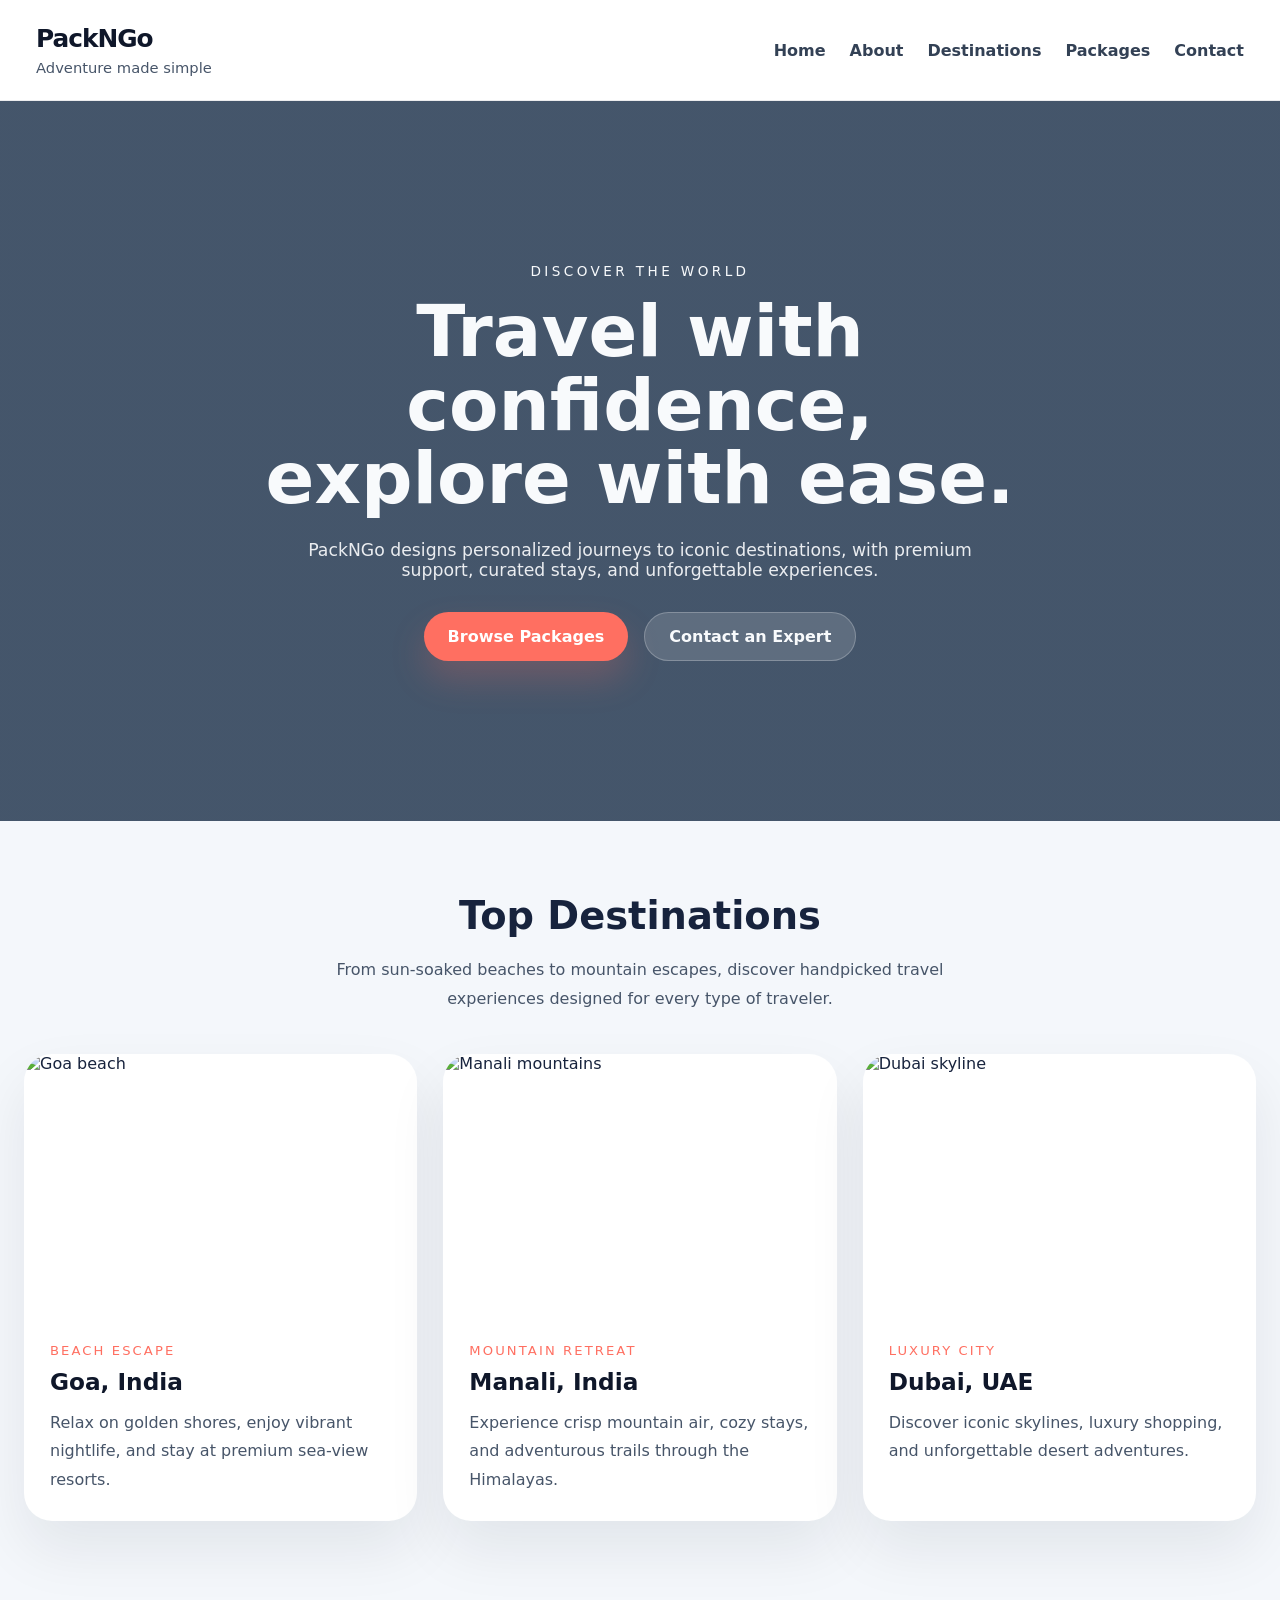
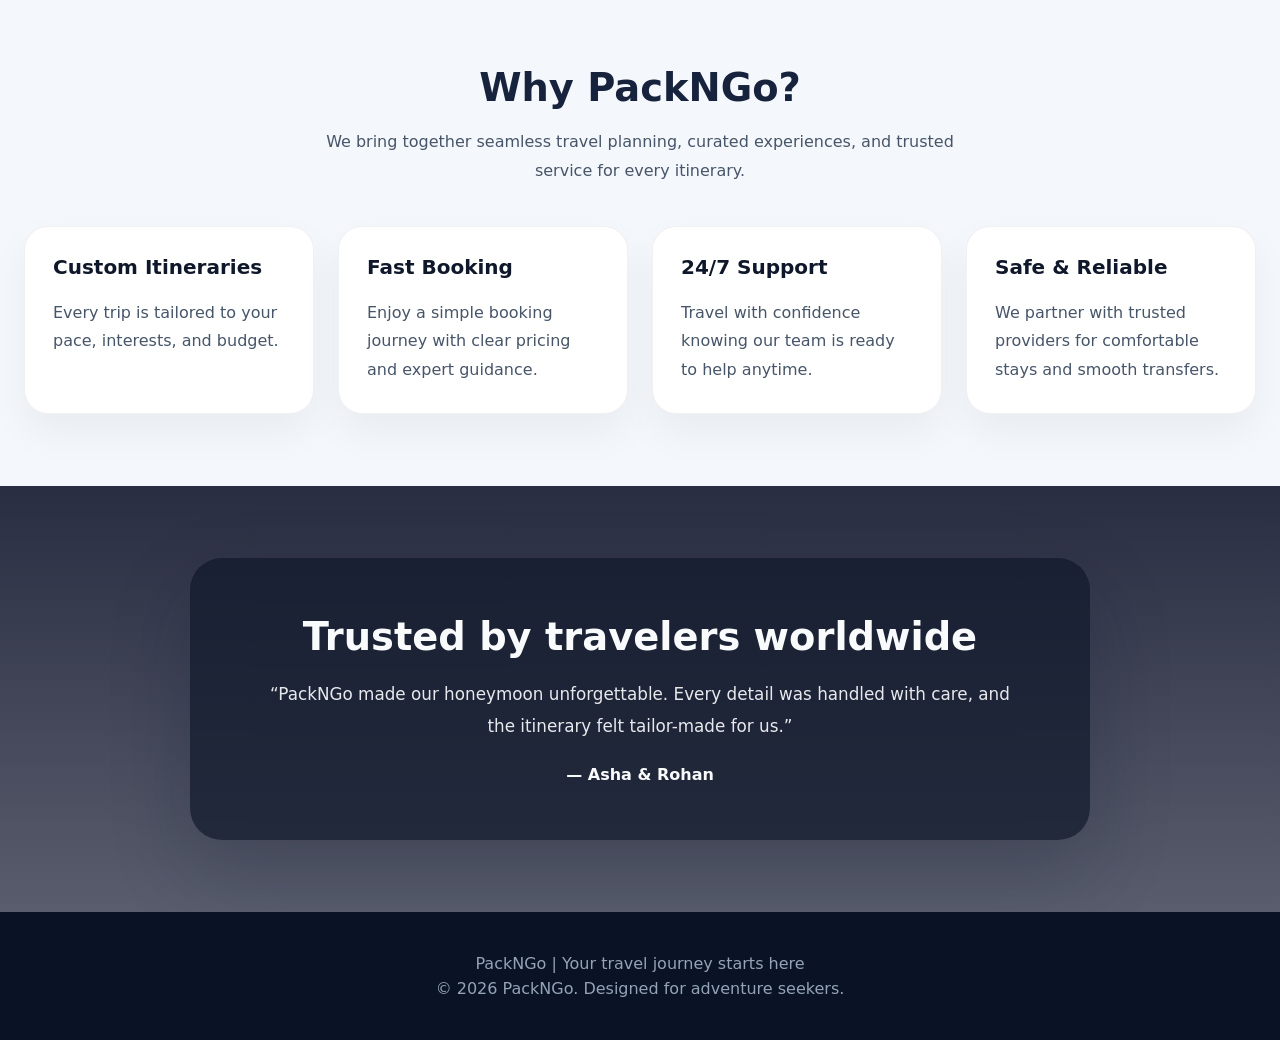
==== index.html @ b64b9301 "created the overall basic structure added the about , contact , destinations , and packages file and" ====
<!DOCTYPE html>
<html lang="en">
<head>
    <meta charset="UTF-8">
    <meta name="viewport" content="width=device-width, initial-scale=1.0">
    <title>PackNGo</title>
    <link rel="stylesheet" href="style.css">
</head>
<body>

<header class="site-header">
    <div class="brand">
        <span class="logo">PackNGo</span>
        <p>Adventure made simple</p>
    </div>
    <nav class="main-nav">
        <a href="index.html">Home</a>
        <a href="about.html">About</a>
        <a href="destinations.html">Destinations</a>
        <a href="packages.html">Packages</a>
        <a href="contact.html">Contact</a>
    </nav>
</header>

<main>
    <section class="hero">
        <div class="hero-copy">
            <span class="eyebrow">Discover the world</span>
            <h1>Travel with confidence, explore with ease.</h1>
            <p>PackNGo designs personalized journeys to iconic destinations, with premium support, curated stays, and unforgettable experiences.</p>
            <div class="hero-actions">
                <a href="packages.html" class="btn btn-primary">Browse Packages</a>
                <a href="contact.html" class="btn btn-secondary">Contact an Expert</a>
            </div>
        </div>
    </section>

    <section class="featured-destinations">
        <div class="section-header">
            <h2>Top Destinations</h2>
            <p>From sun-soaked beaches to mountain escapes, discover handpicked travel experiences designed for every type of traveler.</p>
        </div>
        <div class="cards">
            <article class="card">
                <img src="https://images.unsplash.com/photo-1507525428034-b723cf961d3e?auto=format&fit=crop&w=1200&q=80" alt="Goa beach">
                <div class="card-text">
                    <span>Beach Escape</span>
                    <h3>Goa, India</h3>
                    <p>Relax on golden shores, enjoy vibrant nightlife, and stay at premium sea-view resorts.</p>
                </div>
            </article>
            <article class="card">
                <img src="https://images.unsplash.com/photo-1526778548025-fa2f459cd5c1?auto=format&fit=crop&w=1200&q=80" alt="Manali mountains">
                <div class="card-text">
                    <span>Mountain Retreat</span>
                    <h3>Manali, India</h3>
                    <p>Experience crisp mountain air, cozy stays, and adventurous trails through the Himalayas.</p>
                </div>
            </article>
            <article class="card">
                <img src="https://images.unsplash.com/photo-1512453979798-5ea266f8880c?auto=format&fit=crop&w=1200&q=80" alt="Dubai skyline">
                <div class="card-text">
                    <span>Luxury City</span>
                    <h3>Dubai, UAE</h3>
                    <p>Discover iconic skylines, luxury shopping, and unforgettable desert adventures.</p>
                </div>
            </article>
        </div>
    </section>

    <section class="features">
        <div class="section-header">
            <h2>Why PackNGo?</h2>
            <p>We bring together seamless travel planning, curated experiences, and trusted service for every itinerary.</p>
        </div>
        <div class="feature-grid">
            <div class="feature-card">
                <h3>Custom Itineraries</h3>
                <p>Every trip is tailored to your pace, interests, and budget.</p>
            </div>
            <div class="feature-card">
                <h3>Fast Booking</h3>
                <p>Enjoy a simple booking journey with clear pricing and expert guidance.</p>
            </div>
            <div class="feature-card">
                <h3>24/7 Support</h3>
                <p>Travel with confidence knowing our team is ready to help anytime.</p>
            </div>
            <div class="feature-card">
                <h3>Safe & Reliable</h3>
                <p>We partner with trusted providers for comfortable stays and smooth transfers.</p>
            </div>
        </div>
    </section>

    <section class="testimonial">
        <div class="testimonial-card">
            <h2>Trusted by travelers worldwide</h2>
            <p>“PackNGo made our honeymoon unforgettable. Every detail was handled with care, and the itinerary felt tailor-made for us.”</p>
            <span>— Asha & Rohan</span>
        </div>
    </section>
</main>

<footer class="site-footer">
    <div class="footer-content">
        <p>PackNGo | Your travel journey starts here</p>
        <p>© 2026 PackNGo. Designed for adventure seekers.</p>
    </div>
</footer>

</body>
</html>
---- style.css ----
* {
    box-sizing: border-box;
}

html {
    scroll-behavior: smooth;
}

body {
    margin: 0;
    min-height: 100vh;
    font-family: system-ui, -apple-system, BlinkMacSystemFont, "Segoe UI", sans-serif;
    background: #f4f7fb;
    color: #17233d;
}

img {
    display: block;
    width: 100%;
    height: auto;
}

a {
    color: inherit;
    text-decoration: none;
}

button,
.btn {
    display: inline-flex;
    align-items: center;
    justify-content: center;
    padding: 14px 24px;
    border-radius: 999px;
    border: none;
    cursor: pointer;
    font-weight: 700;
    transition: transform 0.25s ease, box-shadow 0.25s ease, background-color 0.25s ease;
}

button:hover,
.btn:hover {
    transform: translateY(-2px);
}

.site-header {
    position: sticky;
    top: 0;
    z-index: 100;
    display: flex;
    justify-content: space-between;
    align-items: center;
    padding: 24px 36px;
    background: rgba(255, 255, 255, 0.96);
    border-bottom: 1px solid rgba(15, 23, 42, 0.08);
    backdrop-filter: blur(12px);
}

.brand .logo {
    display: block;
    font-size: 1.55rem;
    font-weight: 800;
    letter-spacing: -0.04em;
    color: #0f172a;
}

.brand p {
    margin: 6px 0 0;
    color: #475569;
    font-size: 0.92rem;
}

.main-nav {
    display: flex;
    align-items: center;
    gap: 24px;
    flex-wrap: wrap;
}

.main-nav a {
    color: #334155;
    font-weight: 600;
    transition: color 0.2s ease;
}

.main-nav a:hover {
    color: #0f172a;
}

.hero {
    min-height: 80vh;
    padding: 100px 24px;
    display: flex;
    align-items: center;
    background: linear-gradient(180deg, rgba(19, 40, 66, 0.78) 0%, rgba(19, 40, 66, 0.78) 100%), url('https://images.unsplash.com/photo-1507525428034-b723cf961d3e?auto=format&fit=crop&w=1600&q=80') no-repeat center/cover;
    color: #f8fafc;
}

.hero-copy {
    max-width: 760px;
    margin: 0 auto;
    text-align: center;
}

.eyebrow {
    display: inline-block;
    margin-bottom: 1rem;
    color: #f8fafc;
    font-size: 0.85rem;
    letter-spacing: 0.25em;
    text-transform: uppercase;
}

.hero-copy h1 {
    margin: 0;
    font-size: clamp(2.8rem, 6vw, 4.5rem);
    line-height: 1.02;
}

.hero-copy p {
    margin: 24px auto 32px;
    max-width: 720px;
    font-size: 1.08rem;
    color: rgba(248, 250, 252, 0.92);
}

.hero-actions {
    display: flex;
    justify-content: center;
    flex-wrap: wrap;
    gap: 16px;
}

.btn-primary {
    background: #ff6f61;
    color: #fff;
    box-shadow: 0 18px 35px rgba(255, 111, 97, 0.22);
}

.btn-secondary {
    background: rgba(255, 255, 255, 0.14);
    color: #f8fafc;
    border: 1px solid rgba(255, 255, 255, 0.24);
}

.section-header {
    max-width: 780px;
    margin: 0 auto 40px;
    text-align: center;
}

.section-header h2 {
    margin: 0;
    font-size: clamp(2rem, 3vw, 2.8rem);
}

.section-header p {
    margin: 18px auto 0;
    color: #475569;
    font-size: 1rem;
    line-height: 1.8;
    max-width: 680px;
}

.featured-destinations,
.features,
.testimonial {
    padding: 72px 24px;
}

.cards {
    display: grid;
    grid-template-columns: repeat(auto-fit, minmax(260px, 1fr));
    gap: 26px;
}

.card {
    background: #fff;
    border-radius: 28px;
    overflow: hidden;
    box-shadow: 0 28px 60px rgba(15, 23, 42, 0.08);
    transition: transform 0.3s ease, box-shadow 0.3s ease;
}

.card:hover {
    transform: translateY(-6px);
    box-shadow: 0 38px 80px rgba(15, 23, 42, 0.12);
}

.card img {
    height: 260px;
    object-fit: cover;
}

.card-text {
    padding: 26px;
}

.card-text span {
    display: inline-block;
    margin-bottom: 10px;
    color: #ff6f61;
    font-size: 0.82rem;
    letter-spacing: 0.16em;
    text-transform: uppercase;
}

.card-text h3 {
    margin: 0 0 14px;
    font-size: 1.45rem;
    color: #0f172a;
}

.card-text p {
    margin: 0;
    line-height: 1.8;
    color: #475569;
}

.feature-grid {
    display: grid;
    grid-template-columns: repeat(auto-fit, minmax(220px, 1fr));
    gap: 24px;
}

.feature-card {
    padding: 28px;
    border-radius: 24px;
    background: #ffffff;
    border: 1px solid rgba(15, 23, 42, 0.06);
    box-shadow: 0 18px 40px rgba(15, 23, 42, 0.05);
}

.feature-card h3 {
    margin-top: 0;
    font-size: 1.25rem;
    color: #0f172a;
}

.feature-card p {
    color: #475569;
    line-height: 1.8;
    margin: 12px 0 0;
}

.testimonial {
    background: linear-gradient(180deg, rgba(6, 10, 33, 0.85), rgba(6, 10, 33, 0.65)), url('https://images.unsplash.com/photo-1500530855697-b586d89ba3ee?auto=format&fit=crop&w=1600&q=80') no-repeat center/cover;
    color: #f8fafc;
}

.testimonial-card {
    max-width: 900px;
    margin: 0 auto;
    padding: 56px 36px;
    border-radius: 32px;
    background: rgba(15, 23, 42, 0.7);
    text-align: center;
    box-shadow: 0 32px 80px rgba(15, 23, 42, 0.22);
}

.testimonial-card h2 {
    margin: 0 0 20px;
    font-size: clamp(2rem, 3vw, 2.8rem);
}

.testimonial-card p {
    margin: 0 auto 22px;
    max-width: 740px;
    line-height: 1.9;
    color: rgba(248, 250, 252, 0.92);
    font-size: 1.05rem;
}

.testimonial-card span {
    display: inline-block;
    font-weight: 700;
    color: #f8fafc;
}

.site-footer {
    background: #0a1225;
    color: #cbd5e1;
    padding: 36px 24px;
    text-align: center;
}

.footer-content p {
    margin: 6px 0;
    color: #94a3b8;
}

@media (max-width: 720px) {
    .site-header {
        flex-direction: column;
        gap: 16px;
        padding: 20px 20px;
    }

    .hero {
        padding: 80px 18px;
    }

    .hero-copy h1 {
        font-size: 2.6rem;
    }
}
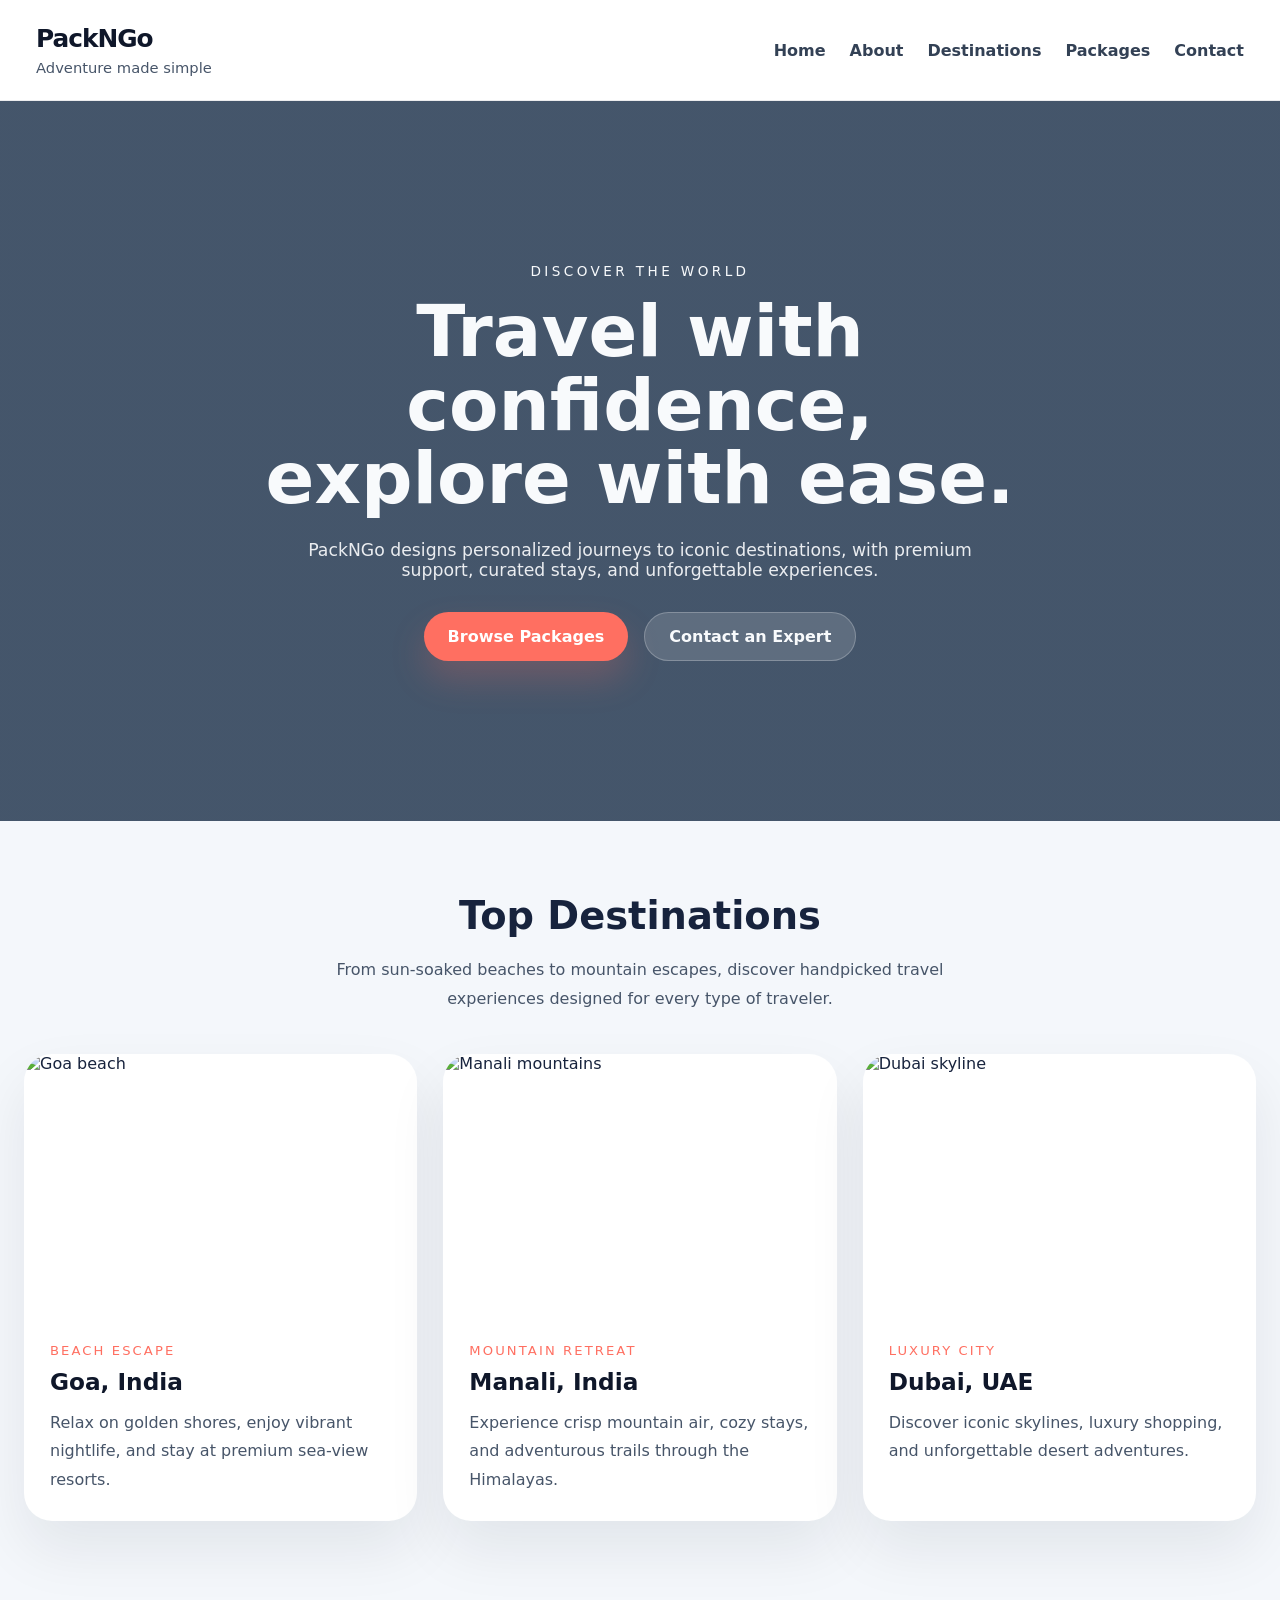
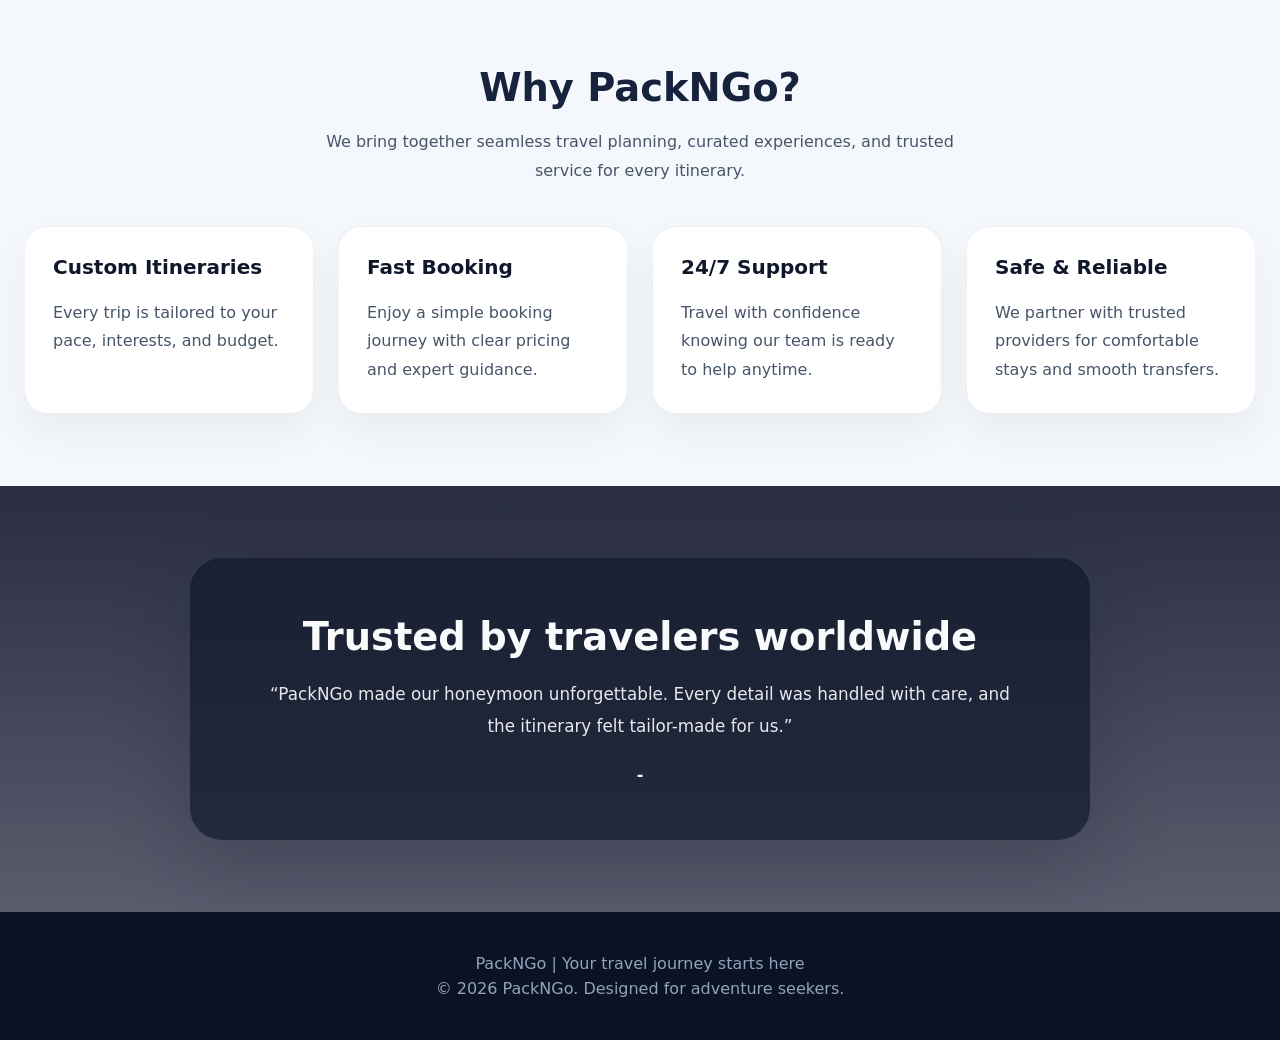
==== commit 1d327e73: "updated the packages file and enhanced the ui" ====
--- a/index.html
+++ b/index.html
@@ -97,7 +97,7 @@
         <div class="testimonial-card">
             <h2>Trusted by travelers worldwide</h2>
             <p>“PackNGo made our honeymoon unforgettable. Every detail was handled with care, and the itinerary felt tailor-made for us.”</p>
-            <span>— Asha & Rohan</span>
+            <span>-</span>
         </div>
     </section>
 </main>
--- a/style.css
+++ b/style.css
@@ -277,16 +277,120 @@
     color: #f8fafc;
 }
 
-.site-footer {
-    background: #0a1225;
-    color: #cbd5e1;
-    padding: 36px 24px;
+.package-hero {
+    min-height: 72vh;
+    padding: 96px 24px 80px;
+    display: flex;
+    align-items: center;
     text-align: center;
-}
-
-.footer-content p {
-    margin: 6px 0;
-    color: #94a3b8;
+    background: linear-gradient(180deg, rgba(19, 40, 66, 0.82) 0%, rgba(19, 40, 66, 0.82) 100%), url('https://images.unsplash.com/photo-1493558103817-58b2924bce98?auto=format&fit=crop&w=1600&q=80') no-repeat center/cover;
+    color: #f8fafc;
+}
+
+.package-hero .hero-copy {
+    max-width: 760px;
+    margin: 0 auto;
+}
+
+.package-hero h1 {
+    margin: 0;
+    font-size: clamp(2.8rem, 5vw, 4rem);
+    line-height: 1.05;
+}
+
+.package-hero p {
+    margin: 24px auto 32px;
+    max-width: 700px;
+    font-size: 1.08rem;
+    color: rgba(248, 250, 252, 0.92);
+}
+
+.package-listing,
+.package-cta {
+    padding: 72px 24px;
+}
+
+.package-grid {
+    display: grid;
+    grid-template-columns: repeat(auto-fit, minmax(280px, 1fr));
+    gap: 26px;
+}
+
+.package-card {
+    background: #ffffff;
+    border-radius: 28px;
+    overflow: hidden;
+    box-shadow: 0 28px 60px rgba(15, 23, 42, 0.08);
+    transition: transform 0.3s ease, box-shadow 0.3s ease;
+}
+
+.package-card:hover {
+    transform: translateY(-6px);
+    box-shadow: 0 38px 80px rgba(15, 23, 42, 0.12);
+}
+
+.package-card img {
+    height: 240px;
+    object-fit: cover;
+}
+
+.card-body {
+    padding: 26px;
+}
+
+.package-type {
+    display: inline-block;
+    margin-bottom: 14px;
+    color: #ff6f61;
+    font-size: 0.82rem;
+    letter-spacing: 0.16em;
+    text-transform: uppercase;
+}
+
+.package-card h3 {
+    margin: 0 0 16px;
+    font-size: 1.5rem;
+    color: #0f172a;
+}
+
+.package-card p {
+    margin: 0 0 22px;
+    line-height: 1.8;
+    color: #475569;
+}
+
+.package-meta {
+    display: grid;
+    grid-template-columns: repeat(2, minmax(0, 1fr));
+    gap: 12px;
+    margin-bottom: 20px;
+    font-size: 0.95rem;
+    color: #64748b;
+}
+
+.package-meta span {
+    background: #f8fafc;
+    padding: 12px 14px;
+    border-radius: 16px;
+    border: 1px solid rgba(226, 232, 240, 0.9);
+}
+
+.package-footer {
+    display: flex;
+    align-items: center;
+    justify-content: space-between;
+    gap: 16px;
+    flex-wrap: wrap;
+}
+
+.package-footer .price {
+    font-size: 1.35rem;
+    font-weight: 800;
+    color: #0f172a;
+}
+
+.package-cta .section-header {
+    margin-bottom: 40px;
 }
 
 @media (max-width: 720px) {
@@ -296,11 +400,27 @@
         padding: 20px 20px;
     }
 
-    .hero {
-        padding: 80px 18px;
+    .package-hero {
+        padding: 72px 18px 60px;
     }
 
-    .hero-copy h1 {
+    .package-hero h1 {
         font-size: 2.6rem;
     }
-}
+
+    .package-meta {
+        grid-template-columns: 1fr;
+    }
+}
+
+.site-footer {
+    background: #0a1225;
+    color: #cbd5e1;
+    padding: 36px 24px;
+    text-align: center;
+}
+
+.footer-content p {
+    margin: 6px 0;
+    color: #94a3b8;
+}
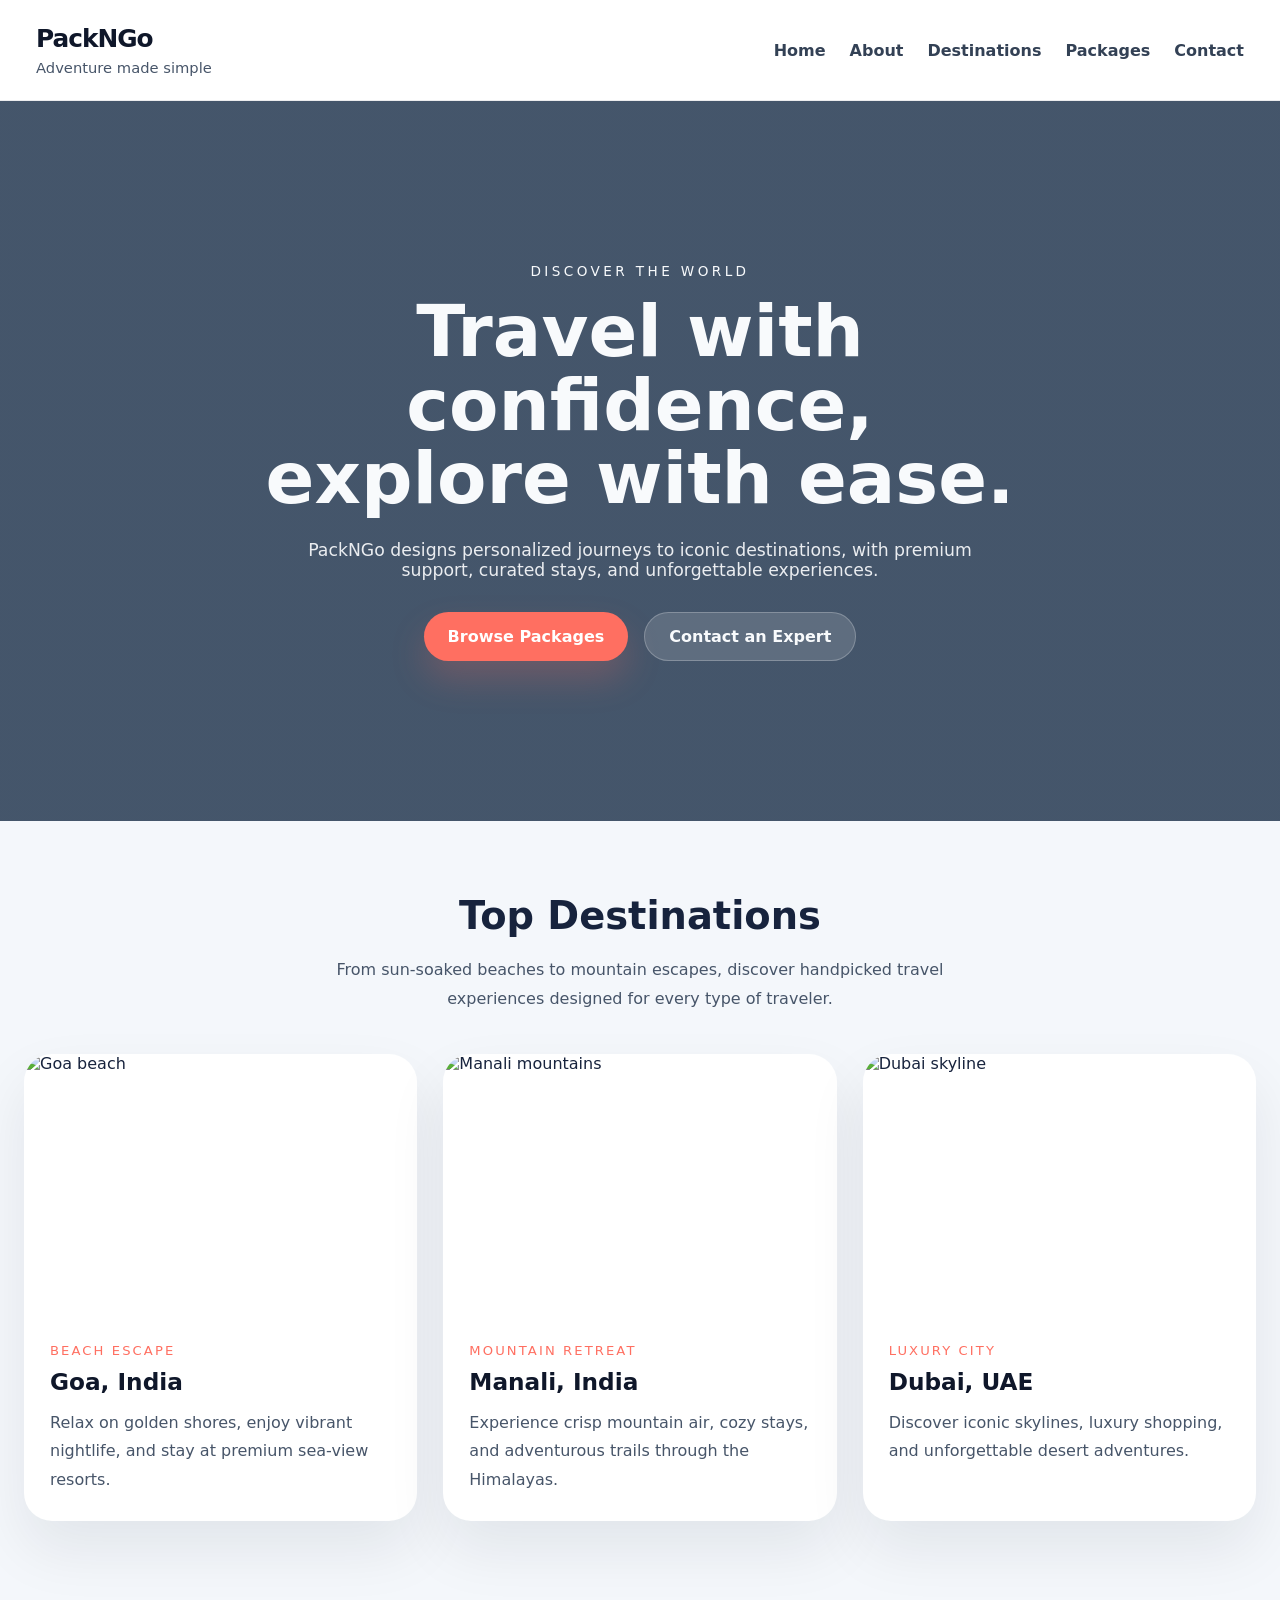
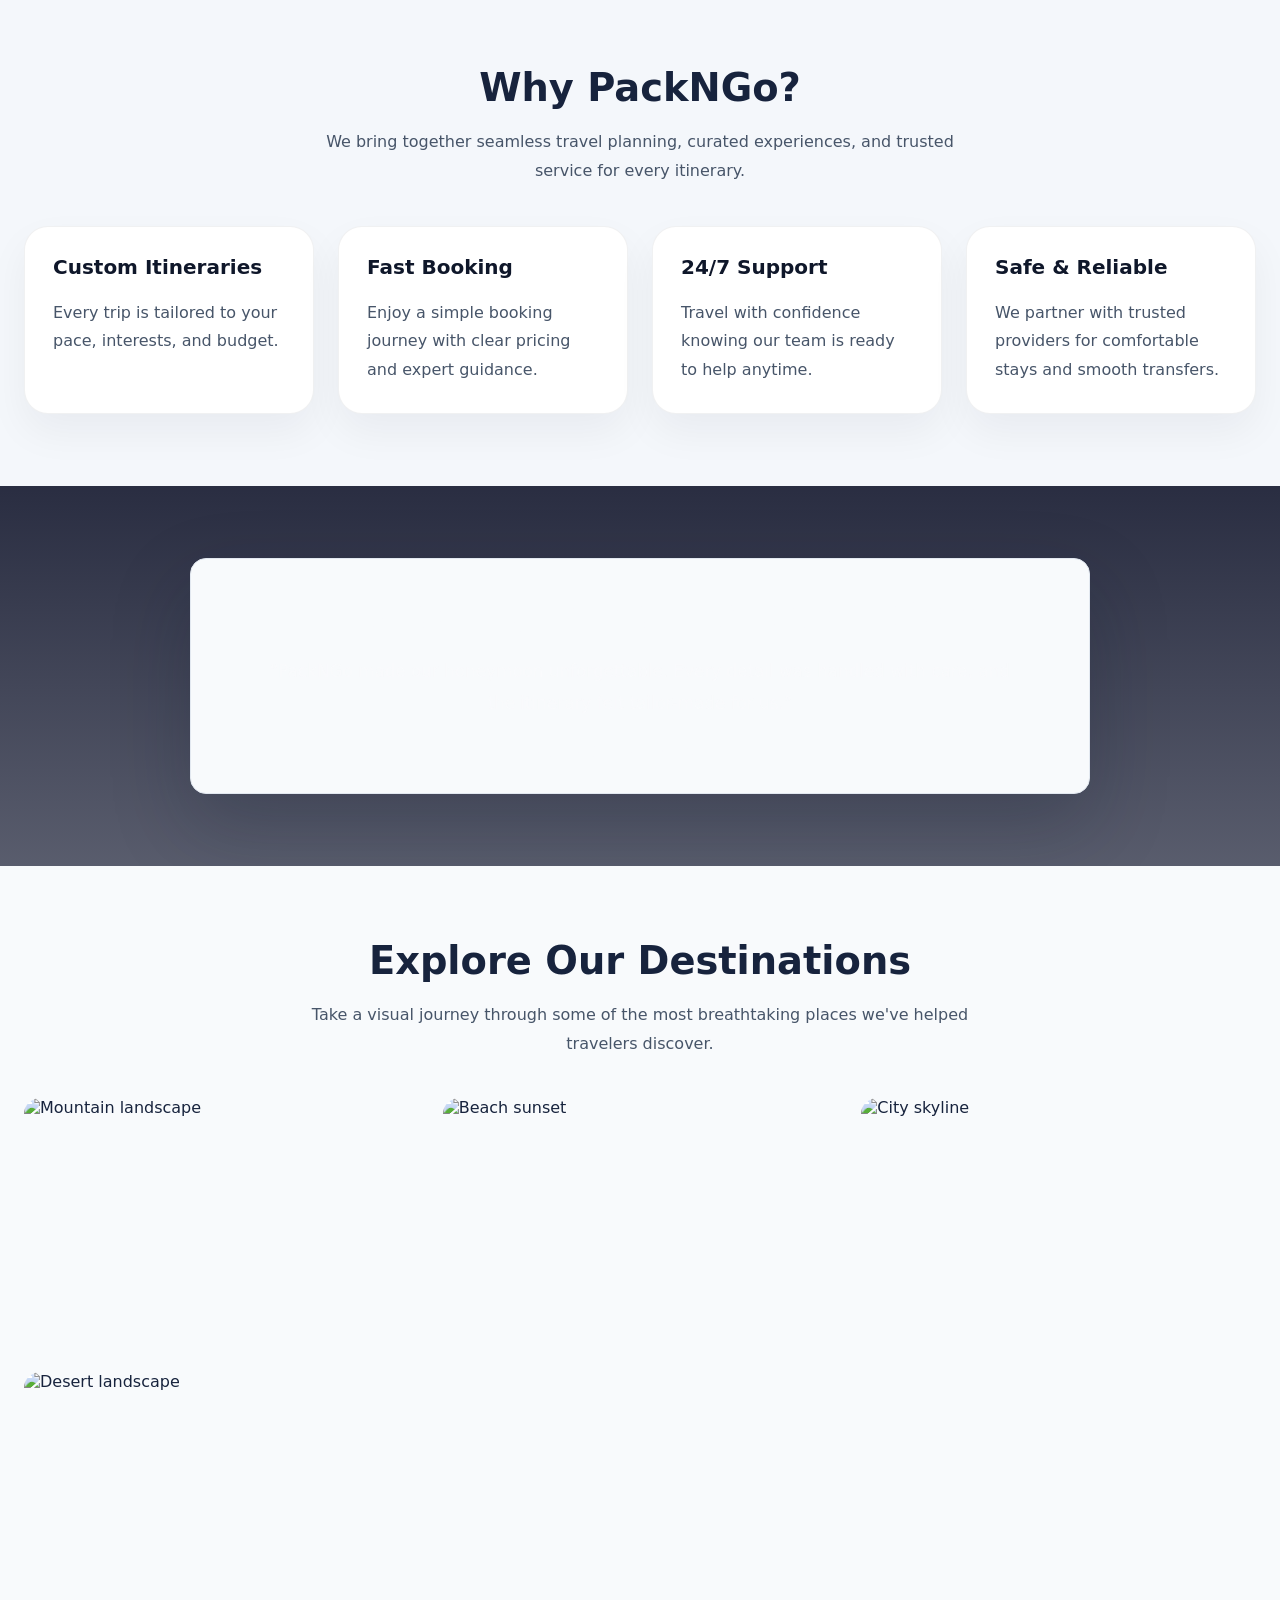
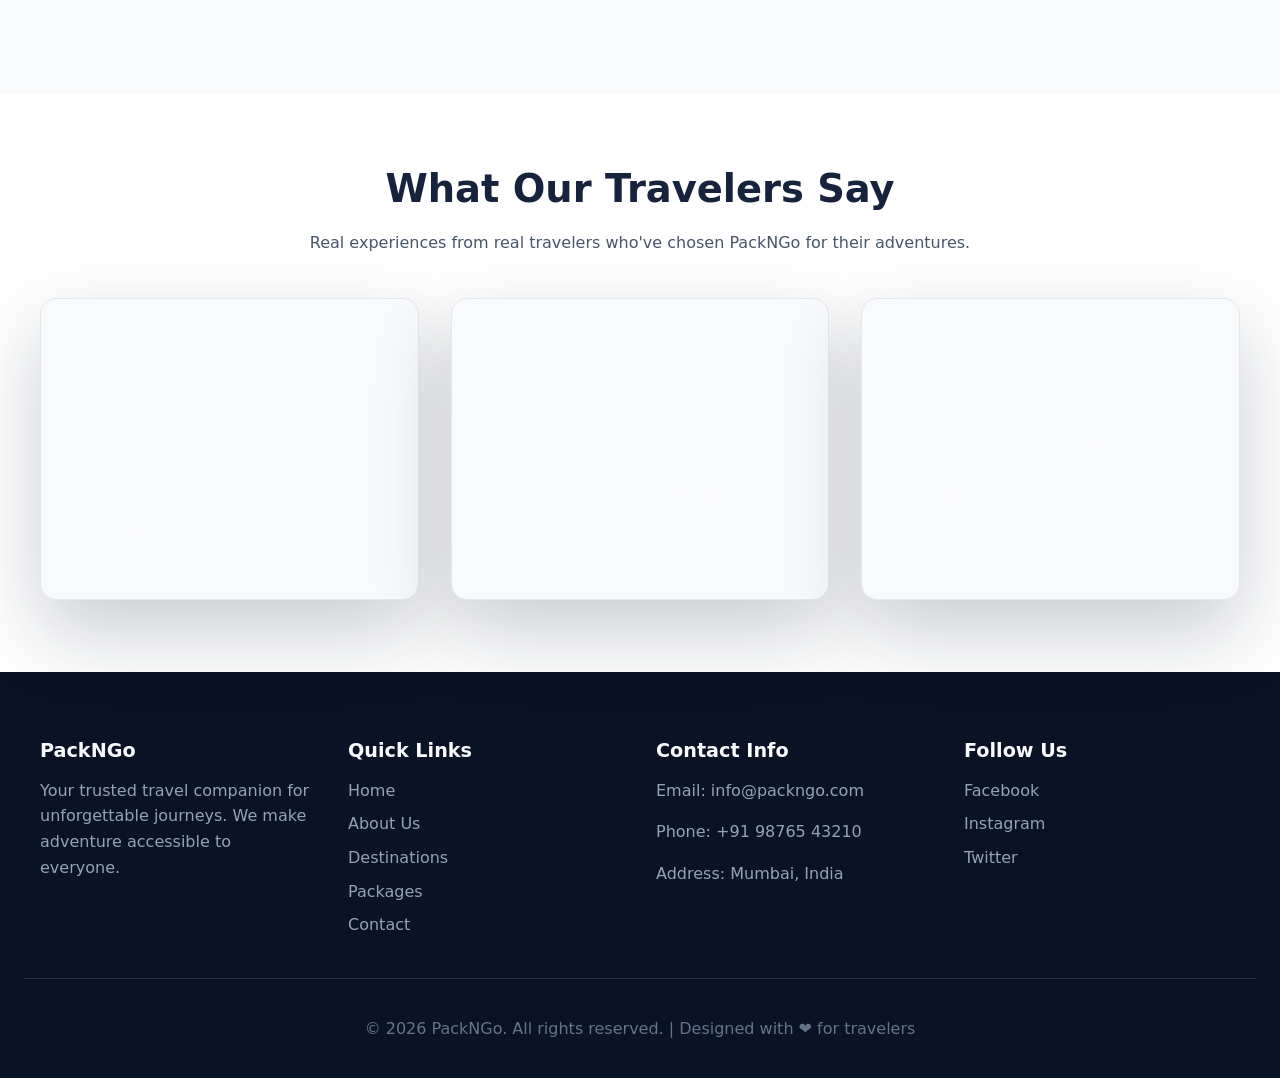
==== commit 317ef035: "created 🔍 Search & Filter: Destinations page with search bar and category filters (Beach, Mountain, " ====
--- a/index.html
+++ b/index.html
@@ -97,15 +97,98 @@
         <div class="testimonial-card">
             <h2>Trusted by travelers worldwide</h2>
             <p>“PackNGo made our honeymoon unforgettable. Every detail was handled with care, and the itinerary felt tailor-made for us.”</p>
-            <span>-</span>
+            <span>Sarah & John, Goa 2024</span>
+        </div>
+    </section>
+
+    <section class="gallery-section">
+        <div class="section-header">
+            <h2>Explore Our Destinations</h2>
+            <p>Take a visual journey through some of the most breathtaking places we've helped travelers discover.</p>
+        </div>
+        <div class="gallery-grid">
+            <div class="gallery-item">
+                <img src="https://images.unsplash.com/photo-1506905925346-21bda4d32df4?auto=format&fit=crop&w=1200&q=80" alt="Mountain landscape">
+                <div class="gallery-overlay">
+                    <h3>Himalayan Adventures</h3>
+                    <p>Trek through stunning mountain trails</p>
+                </div>
+            </div>
+            <div class="gallery-item">
+                <img src="https://images.unsplash.com/photo-1507003211169-0a1dd7228f2d?auto=format&fit=crop&w=1200&q=80" alt="Beach sunset">
+                <div class="gallery-overlay">
+                    <h3>Coastal Paradise</h3>
+                    <p>Relax on pristine beaches with crystal waters</p>
+                </div>
+            </div>
+            <div class="gallery-item">
+                <img src="https://images.unsplash.com/photo-1516483638261-f4dbaf036963?auto=format&fit=crop&w=1200&q=80" alt="City skyline">
+                <div class="gallery-overlay">
+                    <h3>Urban Exploration</h3>
+                    <p>Discover vibrant cities and cultural landmarks</p>
+                </div>
+            </div>
+            <div class="gallery-item">
+                <img src="https://images.unsplash.com/photo-1506905925346-21bda4d32df4?auto=format&fit=crop&w=1200&q=80" alt="Desert landscape">
+                <div class="gallery-overlay">
+                    <h3>Desert Expeditions</h3>
+                    <p>Experience the magic of golden sand dunes</p>
+                </div>
+            </div>
+        </div>
+    </section>
+
+    <section class="testimonials-section">
+        <div class="section-header">
+            <h2>What Our Travelers Say</h2>
+            <p>Real experiences from real travelers who've chosen PackNGo for their adventures.</p>
+        </div>
+        <div class="testimonials-grid">
+            <div class="testimonial-card">
+                <p class="testimonial-text">"The team at PackNGo went above and beyond to create a perfect itinerary for our family vacation. Every recommendation was spot-on!"</p>
+                <p class="testimonial-author">Priya Sharma, Kerala</p>
+            </div>
+            <div class="testimonial-card">
+                <p class="testimonial-text">"From booking to returning home, everything was seamless. The local guides were knowledgeable and the accommodations were excellent."</p>
+                <p class="testimonial-author">Rahul Mehta, Rajasthan</p>
+            </div>
+            <div class="testimonial-card">
+                <p class="testimonial-text">"PackNGo made our dream trip to the mountains possible. The attention to detail and personalized service was outstanding."</p>
+                <p class="testimonial-author">Anjali Patel, Himachal Pradesh</p>
+            </div>
         </div>
     </section>
 </main>
 
 <footer class="site-footer">
     <div class="footer-content">
-        <p>PackNGo | Your travel journey starts here</p>
-        <p>© 2026 PackNGo. Designed for adventure seekers.</p>
+        <div class="footer-section">
+            <h3>PackNGo</h3>
+            <p>Your trusted travel companion for unforgettable journeys. We make adventure accessible to everyone.</p>
+        </div>
+        <div class="footer-section">
+            <h3>Quick Links</h3>
+            <a href="index.html">Home</a>
+            <a href="about.html">About Us</a>
+            <a href="destinations.html">Destinations</a>
+            <a href="packages.html">Packages</a>
+            <a href="contact.html">Contact</a>
+        </div>
+        <div class="footer-section">
+            <h3>Contact Info</h3>
+            <p>Email: info@packngo.com</p>
+            <p>Phone: +91 98765 43210</p>
+            <p>Address: Mumbai, India</p>
+        </div>
+        <div class="footer-section">
+            <h3>Follow Us</h3>
+            <a href="#">Facebook</a>
+            <a href="#">Instagram</a>
+            <a href="#">Twitter</a>
+        </div>
+    </div>
+    <div class="footer-bottom">
+        <p>© 2026 PackNGo. All rights reserved. | Designed with ❤️ for travelers</p>
     </div>
 </footer>
 
--- a/style.css
+++ b/style.css
@@ -400,6 +400,23 @@
         padding: 20px 20px;
     }
 
+    .main-nav {
+        gap: 16px;
+    }
+
+    .hero {
+        padding: 80px 20px;
+    }
+
+    .hero-copy h1 {
+        font-size: 2.8rem;
+    }
+
+    .hero-actions {
+        flex-direction: column;
+        align-items: center;
+    }
+
     .package-hero {
         padding: 72px 18px 60px;
     }
@@ -411,16 +428,388 @@
     .package-meta {
         grid-template-columns: 1fr;
     }
-}
-
+
+    .cards {
+        grid-template-columns: 1fr;
+    }
+
+    .feature-grid {
+        grid-template-columns: 1fr;
+    }
+
+    .package-grid {
+        grid-template-columns: 1fr;
+    }
+}
+
+@media (max-width: 480px) {
+    .site-header {
+        padding: 16px 16px;
+    }
+
+    .brand .logo {
+        font-size: 1.3rem;
+    }
+
+    .main-nav {
+        gap: 12px;
+        font-size: 0.9rem;
+    }
+
+    .hero {
+        padding: 60px 16px;
+    }
+
+    .hero-copy h1 {
+        font-size: 2.2rem;
+    }
+
+    .section-header h2 {
+        font-size: 1.8rem;
+    }
+
+    .testimonial-card {
+        padding: 32px 20px;
+    }
+
+    .package-hero {
+        padding: 60px 16px 50px;
+    }
+}
+
+/* Search and Filter Styles */
+.search-section {
+    padding: 40px 24px;
+    background: #fff;
+    border-bottom: 1px solid rgba(15, 23, 42, 0.08);
+}
+
+.search-container {
+    max-width: 800px;
+    margin: 0 auto;
+    display: flex;
+    gap: 12px;
+    flex-wrap: wrap;
+}
+
+.search-input {
+    flex: 1;
+    min-width: 200px;
+    padding: 14px 20px;
+    border: 2px solid #e2e8f0;
+    border-radius: 12px;
+    font-size: 1rem;
+    transition: border-color 0.2s ease;
+}
+
+.search-input:focus {
+    outline: none;
+    border-color: #ff6f61;
+}
+
+.search-btn {
+    padding: 14px 24px;
+    background: #ff6f61;
+    color: #fff;
+    border: none;
+    border-radius: 12px;
+    font-weight: 600;
+    cursor: pointer;
+    transition: background-color 0.2s ease;
+}
+
+.search-btn:hover {
+    background: #e55a50;
+}
+
+.filter-buttons {
+    display: flex;
+    justify-content: center;
+    gap: 12px;
+    margin-top: 20px;
+    flex-wrap: wrap;
+}
+
+.filter-btn {
+    padding: 8px 16px;
+    background: #f8fafc;
+    color: #475569;
+    border: 1px solid #e2e8f0;
+    border-radius: 20px;
+    font-size: 0.9rem;
+    cursor: pointer;
+    transition: all 0.2s ease;
+}
+
+.filter-btn.active,
+.filter-btn:hover {
+    background: #ff6f61;
+    color: #fff;
+    border-color: #ff6f61;
+}
+
+/* Image Gallery Styles */
+.gallery-section {
+    padding: 72px 24px;
+    background: #f8fafc;
+}
+
+.gallery-grid {
+    display: grid;
+    grid-template-columns: repeat(auto-fit, minmax(300px, 1fr));
+    gap: 24px;
+}
+
+.gallery-item {
+    position: relative;
+    overflow: hidden;
+    border-radius: 16px;
+    cursor: pointer;
+    transition: transform 0.3s ease;
+}
+
+.gallery-item:hover {
+    transform: scale(1.02);
+}
+
+.gallery-item img {
+    width: 100%;
+    height: 250px;
+    object-fit: cover;
+    transition: transform 0.3s ease;
+}
+
+.gallery-item:hover img {
+    transform: scale(1.1);
+}
+
+.gallery-overlay {
+    position: absolute;
+    bottom: 0;
+    left: 0;
+    right: 0;
+    background: linear-gradient(transparent, rgba(0,0,0,0.7));
+    color: #fff;
+    padding: 20px;
+    transform: translateY(100%);
+    transition: transform 0.3s ease;
+}
+
+.gallery-item:hover .gallery-overlay {
+    transform: translateY(0);
+}
+
+/* Testimonials Styles */
+.testimonials-section {
+    padding: 72px 24px;
+    background: #fff;
+}
+
+.testimonials-grid {
+    display: grid;
+    grid-template-columns: repeat(auto-fit, minmax(300px, 1fr));
+    gap: 32px;
+    max-width: 1200px;
+    margin: 0 auto;
+}
+
+.testimonial-card {
+    background: #f8fafc;
+    padding: 32px;
+    border-radius: 16px;
+    border: 1px solid #e2e8f0;
+    text-align: center;
+}
+
+.testimonial-text {
+    font-style: italic;
+    color: #475569;
+    line-height: 1.6;
+    margin-bottom: 20px;
+}
+
+.testimonial-author {
+    font-weight: 600;
+    color: #0f172a;
+}
+
+/* Contact Form Styles */
+.contact-section {
+    padding: 72px 24px;
+    background: #f8fafc;
+}
+
+.contact-container {
+    max-width: 800px;
+    margin: 0 auto;
+    display: grid;
+    grid-template-columns: 1fr 1fr;
+    gap: 40px;
+}
+
+.contact-info {
+    padding: 32px;
+    background: #fff;
+    border-radius: 16px;
+    border: 1px solid #e2e8f0;
+}
+
+.contact-form {
+    padding: 32px;
+    background: #fff;
+    border-radius: 16px;
+    border: 1px solid #e2e8f0;
+}
+
+.form-group {
+    margin-bottom: 20px;
+}
+
+.form-group label {
+    display: block;
+    margin-bottom: 8px;
+    font-weight: 600;
+    color: #0f172a;
+}
+
+.form-group input,
+.form-group textarea {
+    width: 100%;
+    padding: 12px 16px;
+    border: 2px solid #e2e8f0;
+    border-radius: 8px;
+    font-size: 1rem;
+    transition: border-color 0.2s ease;
+}
+
+.form-group input:focus,
+.form-group textarea:focus {
+    outline: none;
+    border-color: #ff6f61;
+}
+
+.form-group textarea {
+    resize: vertical;
+    min-height: 120px;
+}
+
+.submit-btn {
+    width: 100%;
+    padding: 14px;
+    background: #ff6f61;
+    color: #fff;
+    border: none;
+    border-radius: 8px;
+    font-size: 1rem;
+    font-weight: 600;
+    cursor: pointer;
+    transition: background-color 0.2s ease;
+}
+
+.submit-btn:hover {
+    background: #e55a50;
+}
+
+.error-message {
+    color: #dc2626;
+    font-size: 0.9rem;
+    margin-top: 4px;
+    display: none;
+}
+
+/* About Page Styles */
+.about-hero {
+    min-height: 60vh;
+    padding: 80px 24px;
+    display: flex;
+    align-items: center;
+    text-align: center;
+    background: linear-gradient(180deg, rgba(19, 40, 66, 0.8) 0%, rgba(19, 40, 66, 0.8) 100%), url('https://images.unsplash.com/photo-1488646953014-85cb44e25828?auto=format&fit=crop&w=1600&q=80') no-repeat center/cover;
+    color: #f8fafc;
+}
+
+.about-content {
+    max-width: 800px;
+    margin: 0 auto;
+}
+
+.about-content h1 {
+    font-size: clamp(2.5rem, 4vw, 3.5rem);
+    margin-bottom: 24px;
+}
+
+.about-content p {
+    font-size: 1.1rem;
+    line-height: 1.8;
+    margin-bottom: 32px;
+}
+
+.stats-section {
+    padding: 72px 24px;
+    background: #fff;
+}
+
+.stats-grid {
+    display: grid;
+    grid-template-columns: repeat(auto-fit, minmax(200px, 1fr));
+    gap: 32px;
+    max-width: 1000px;
+    margin: 0 auto;
+}
+
+.stat-item {
+    text-align: center;
+}
+
+.stat-number {
+    font-size: 3rem;
+    font-weight: 800;
+    color: #ff6f61;
+    margin-bottom: 8px;
+}
+
+.stat-label {
+    color: #475569;
+    font-weight: 600;
+}
+
+/* Footer Styles */
 .site-footer {
     background: #0a1225;
     color: #cbd5e1;
-    padding: 36px 24px;
+    padding: 48px 24px 24px;
+}
+
+.footer-content {
+    max-width: 1200px;
+    margin: 0 auto;
+    display: grid;
+    grid-template-columns: repeat(auto-fit, minmax(250px, 1fr));
+    gap: 32px;
+    margin-bottom: 32px;
+}
+
+.footer-section h3 {
+    color: #f8fafc;
+    margin-bottom: 16px;
+    font-size: 1.2rem;
+}
+
+.footer-section p,
+.footer-section a {
+    color: #94a3b8;
+    line-height: 1.6;
+    margin-bottom: 8px;
+    display: block;
+}
+
+.footer-section a:hover {
+    color: #ff6f61;
+}
+
+.footer-bottom {
+    border-top: 1px solid rgba(148, 163, 184, 0.2);
+    padding-top: 24px;
     text-align: center;
-}
-
-.footer-content p {
-    margin: 6px 0;
-    color: #94a3b8;
-}
+    color: #64748b;
+}
